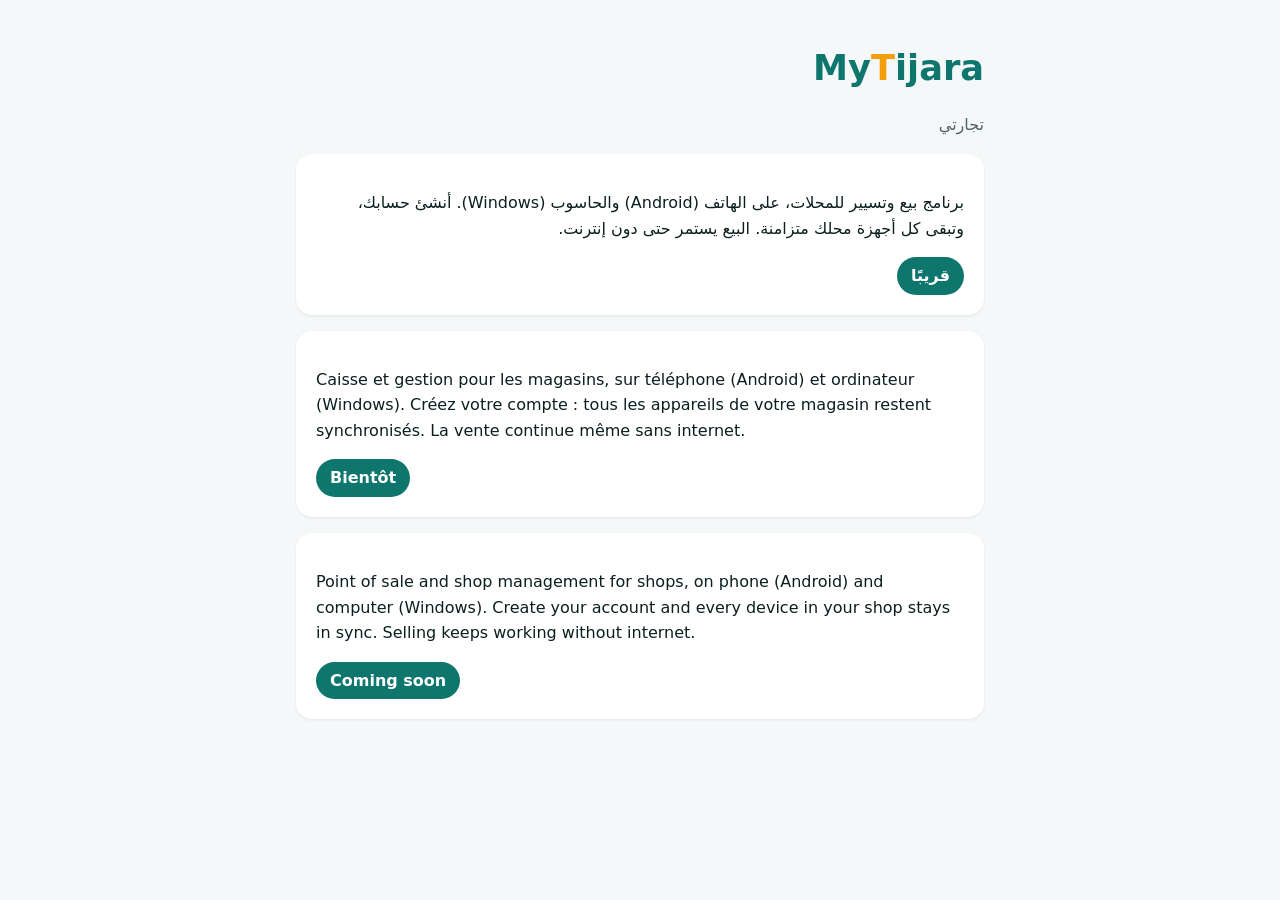
==== index.html @ 9281e7c0 "chore: MyTijara website, coming soon page Co-Authored-By: Claude Opus 5.5 <noreply@anthropic.com>" ====
<!doctype html>
<html lang="ar" dir="rtl">
<head>
<meta charset="utf-8">
<meta name="viewport" content="width=device-width, initial-scale=1">
<title>MyTijara — تجارتي</title>
<meta name="description" content="MyTijara: point of sale and shop management for shops, on Android and Windows. All your devices in sync. Coming soon.">
<style>
  :root { --main:#0F766E; --link:#F59E0B; --ink:#0B1F1E; --muted:#51625f; --bg:#f5f8f8; --card:#ffffff; }
  @media (prefers-color-scheme: dark) {
    :root { --main:#2dd4bf; --ink:#e6f0ef; --muted:#9fb3b0; --bg:#0b1414; --card:#132020; }
  }
  * { box-sizing:border-box; }
  body { margin:0; font-family: system-ui, "Segoe UI", Tahoma, Arial, sans-serif; background:var(--bg); color:var(--ink); line-height:1.6; }
  main { max-width:720px; margin:0 auto; padding:40px 16px; }
  h1 { color:var(--main); margin:0; font-size:2.2rem; }
  h1 span { color:var(--link); }
  .card { background:var(--card); border-radius:16px; padding:20px; margin:16px 0; box-shadow:0 1px 3px rgba(0,0,0,.08); }
  .soon { display:inline-block; background:var(--main); color:#fff; padding:6px 14px; border-radius:999px; font-weight:600; }
  .muted { color:var(--muted); }
  [lang=fr], [lang=en] { direction:ltr; text-align:left; }
</style>
</head>
<body>
<main>
  <h1>My<span>T</span>ijara</h1>
  <p class="muted">تجارتي</p>

  <section class="card">
    <p>برنامج بيع وتسيير للمحلات، على الهاتف (Android) والحاسوب (Windows). أنشئ حسابك، وتبقى كل أجهزة محلك متزامنة. البيع يستمر حتى دون إنترنت.</p>
    <span class="soon">قريبًا</span>
  </section>

  <section class="card" lang="fr">
    <p>Caisse et gestion pour les magasins, sur téléphone (Android) et ordinateur (Windows). Créez votre compte : tous les appareils de votre magasin restent synchronisés. La vente continue même sans internet.</p>
    <span class="soon">Bientôt</span>
  </section>

  <section class="card" lang="en">
    <p>Point of sale and shop management for shops, on phone (Android) and computer (Windows). Create your account and every device in your shop stays in sync. Selling keeps working without internet.</p>
    <span class="soon">Coming soon</span>
  </section>
</main>
</body>
</html>
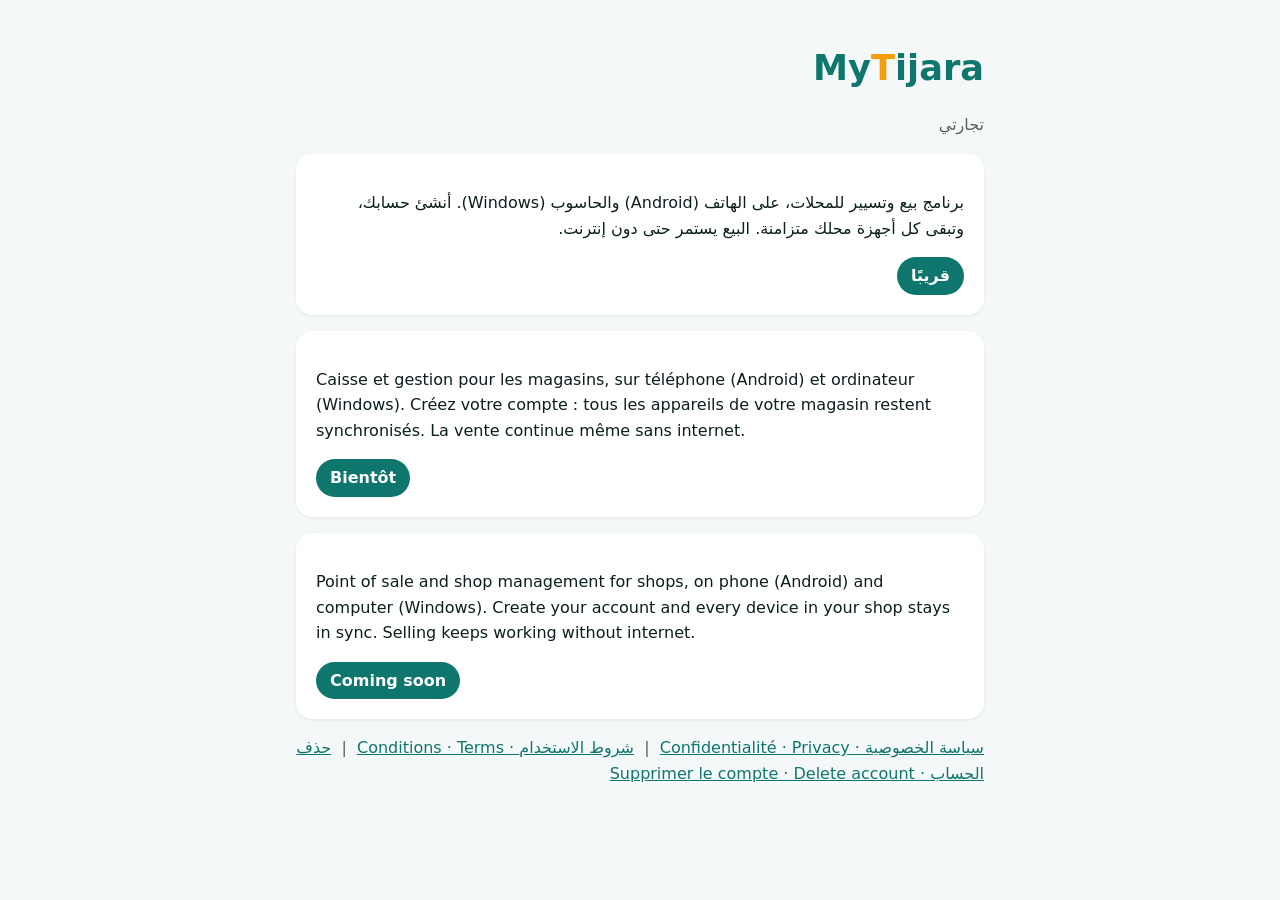
==== commit fc867bf0: "feat: privacy, terms and delete-account pages (ar/fr/en) Co-Authored-By: Claude Opus 5.5 <noreply@an" ====
--- a/index.html
+++ b/index.html
@@ -19,6 +19,7 @@
   .soon { display:inline-block; background:var(--main); color:#fff; padding:6px 14px; border-radius:999px; font-weight:600; }
   .muted { color:var(--muted); }
   [lang=fr], [lang=en] { direction:ltr; text-align:left; }
+  a { color:var(--main); }
 </style>
 </head>
 <body>
@@ -40,6 +41,14 @@
     <p>Point of sale and shop management for shops, on phone (Android) and computer (Windows). Create your account and every device in your shop stays in sync. Selling keeps working without internet.</p>
     <span class="soon">Coming soon</span>
   </section>
+
+  <p class="muted">
+    <a href="privacy.html">سياسة الخصوصية · Confidentialité · Privacy</a>
+    &nbsp;|&nbsp;
+    <a href="terms.html">شروط الاستخدام · Conditions · Terms</a>
+    &nbsp;|&nbsp;
+    <a href="delete-account.html">حذف الحساب · Supprimer le compte · Delete account</a>
+  </p>
 </main>
 </body>
 </html>
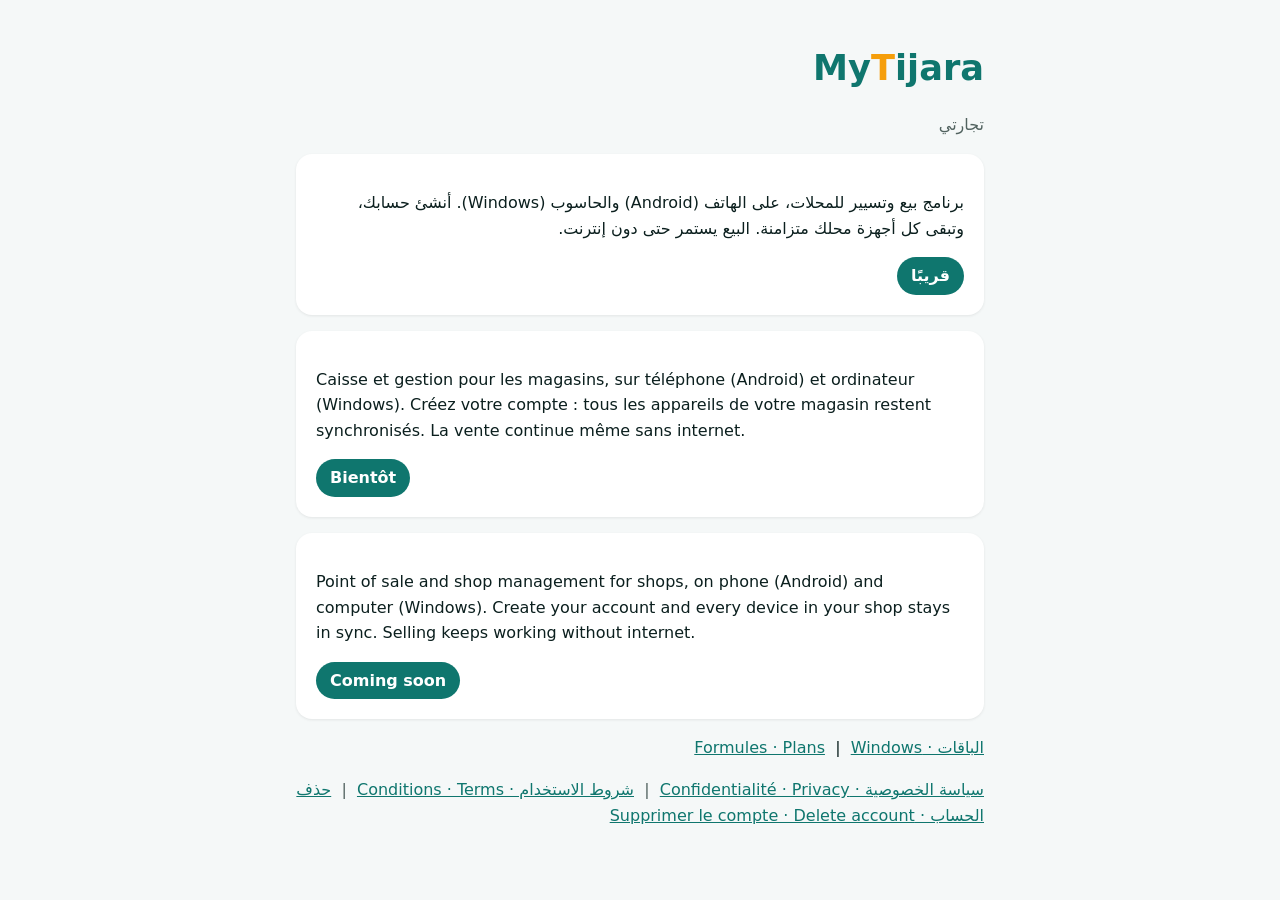
==== commit d08f7d80: "feat: pricing and Windows pages (ar/fr/en), linked from home Co-Authored-By: Claude Opus 5.5 <norepl" ====
--- a/index.html
+++ b/index.html
@@ -42,6 +42,12 @@
     <span class="soon">Coming soon</span>
   </section>
 
+  <p>
+    <a href="pricing/">الباقات · Formules · Plans</a>
+    &nbsp;|&nbsp;
+    <a href="windows/">Windows</a>
+  </p>
+
   <p class="muted">
     <a href="privacy.html">سياسة الخصوصية · Confidentialité · Privacy</a>
     &nbsp;|&nbsp;
